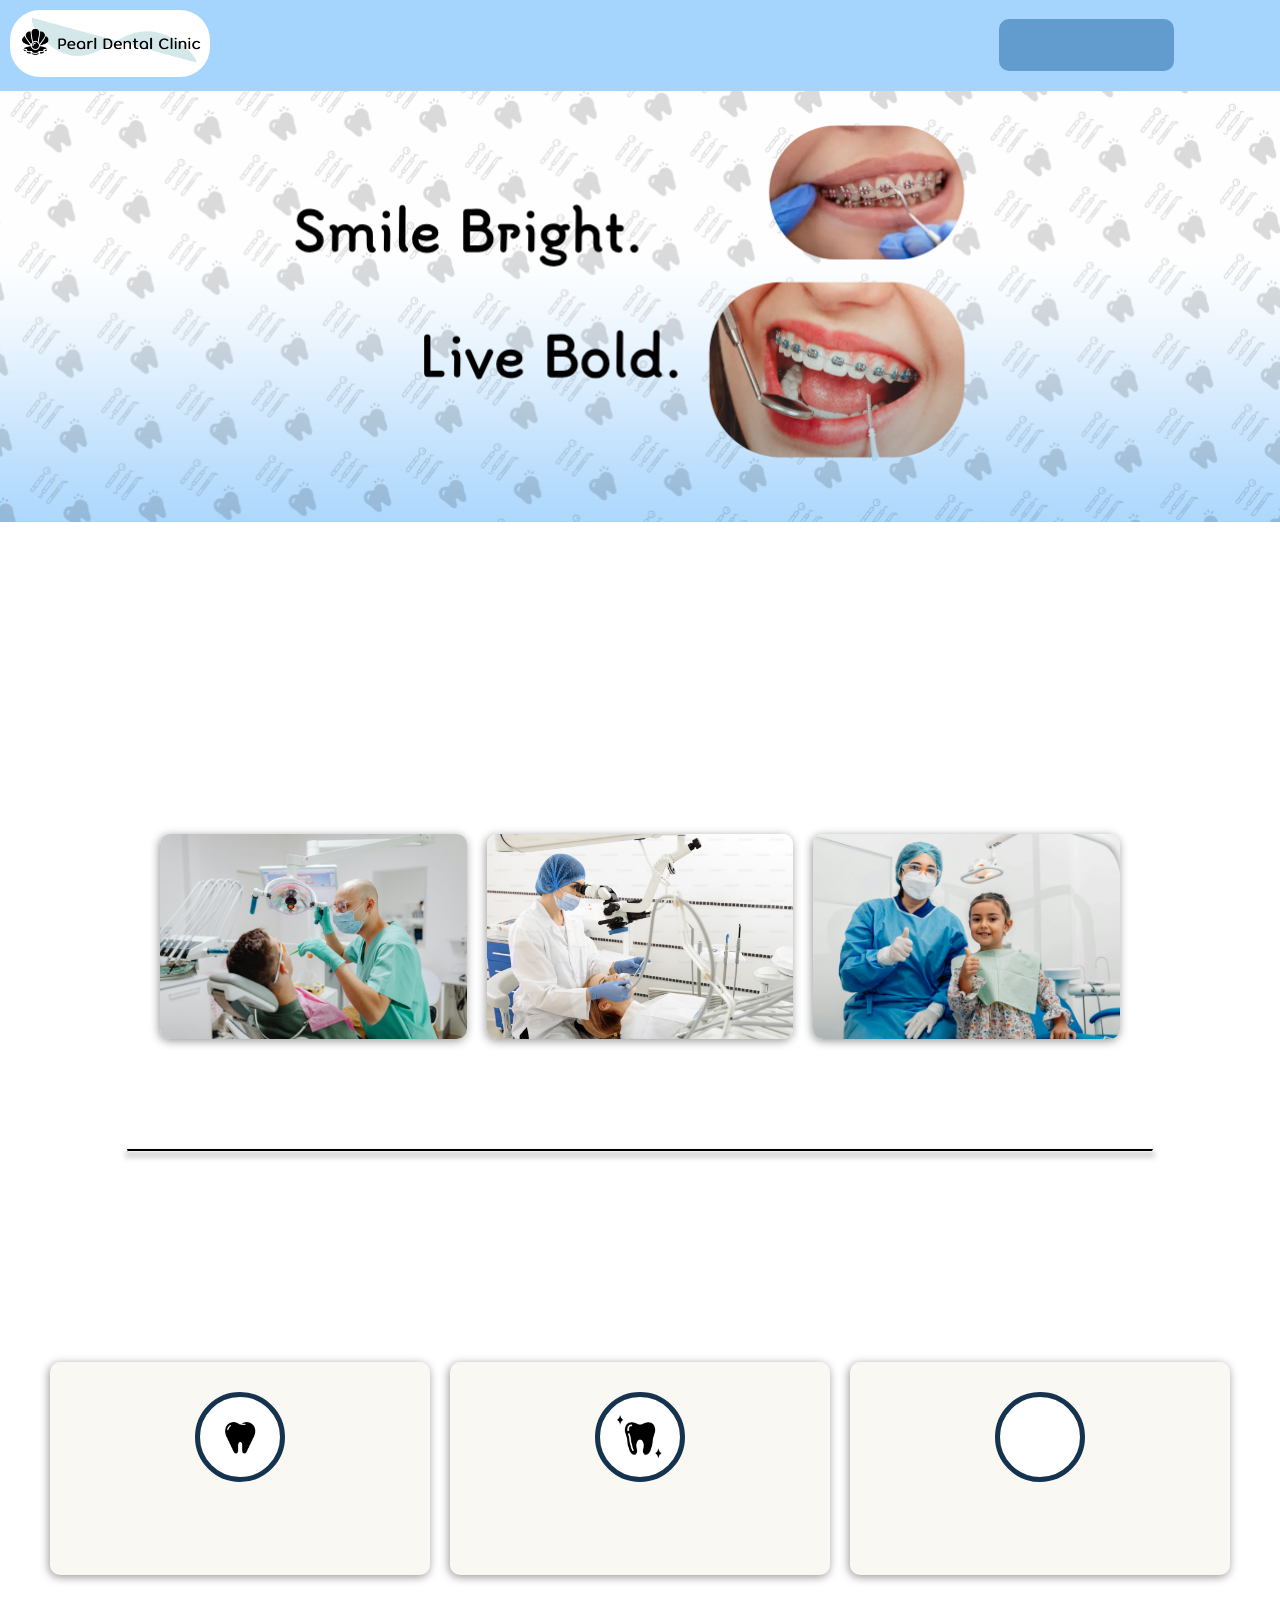
==== index.html @ 1c12067e "Create index.html" ====
<!DOCTYPE html>
<html>
<head>
    <meta http-equiv="refresh" content="0; home.html">
    <title>Redirecting...</title>
</head>
<body>
    <p>If you are not redirected automatically, follow this <a href="home.html">link to the main page</a>.</p>
</body>
</html>
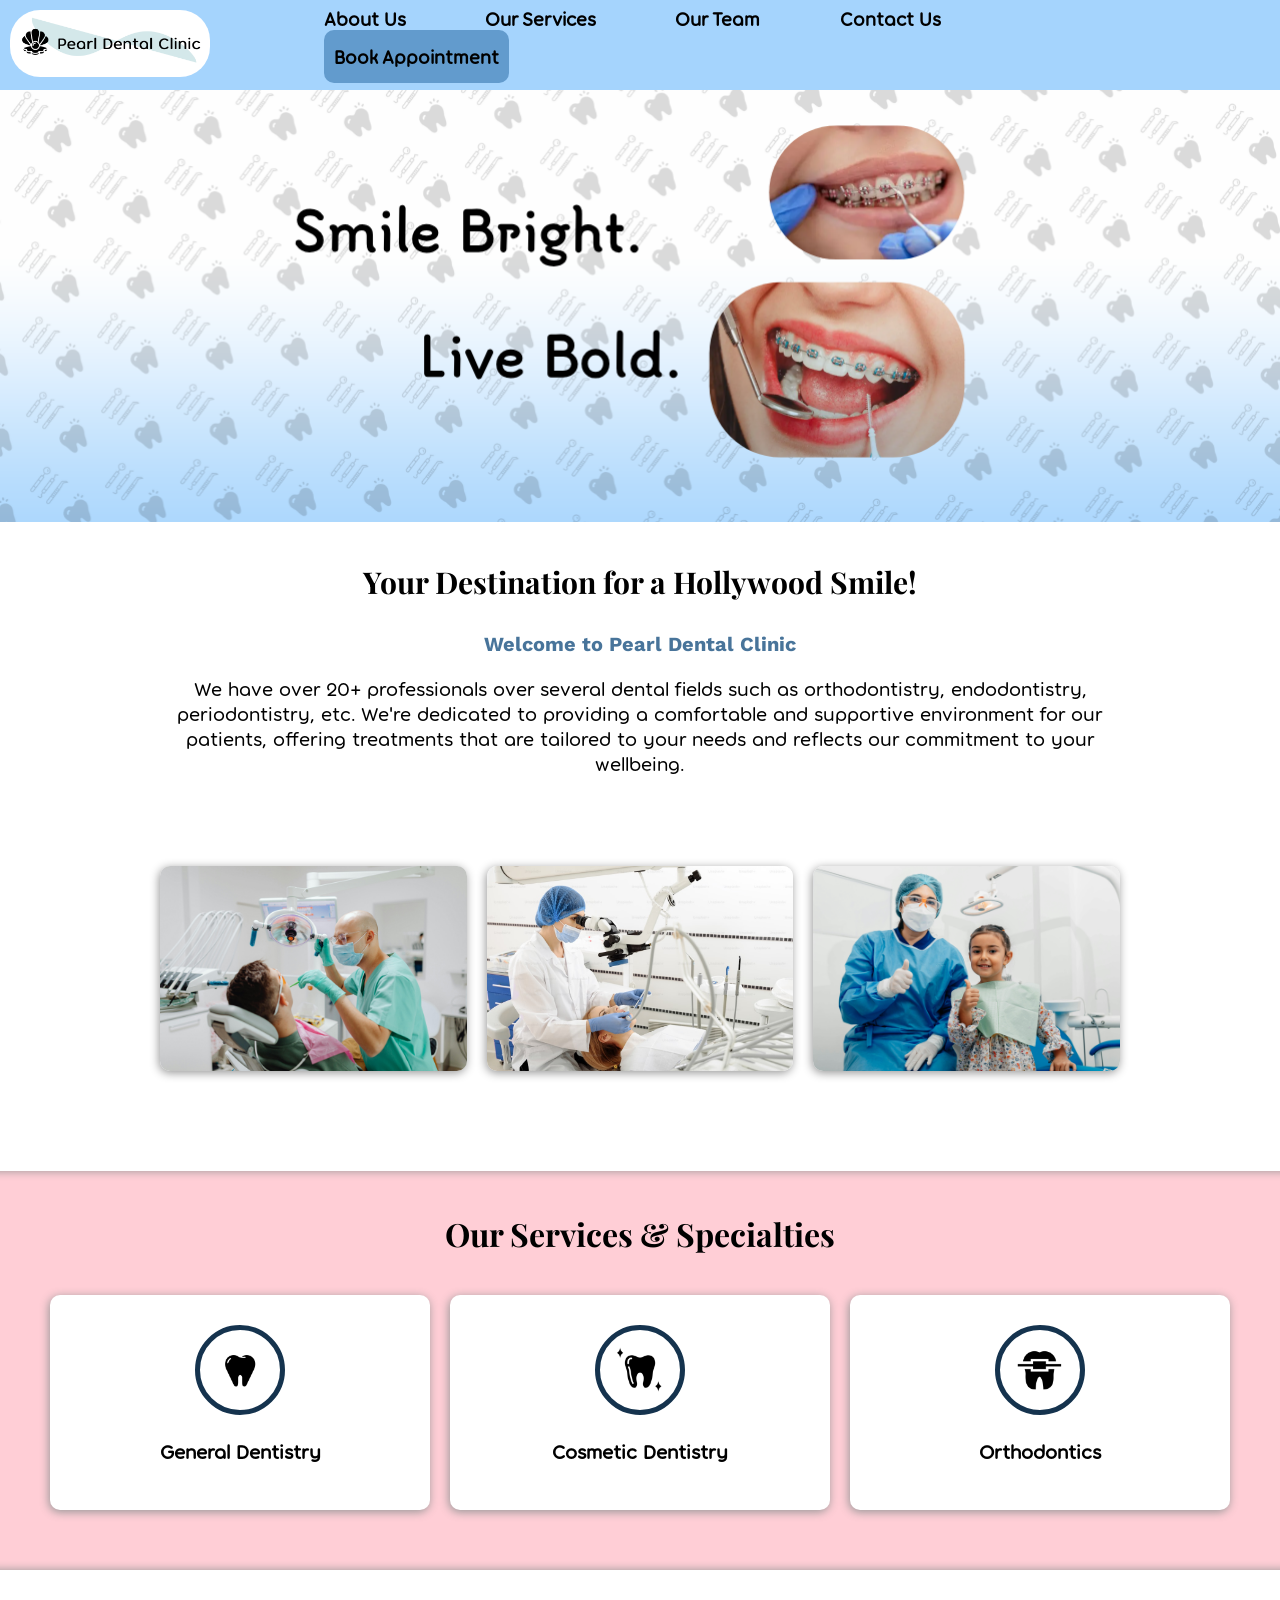
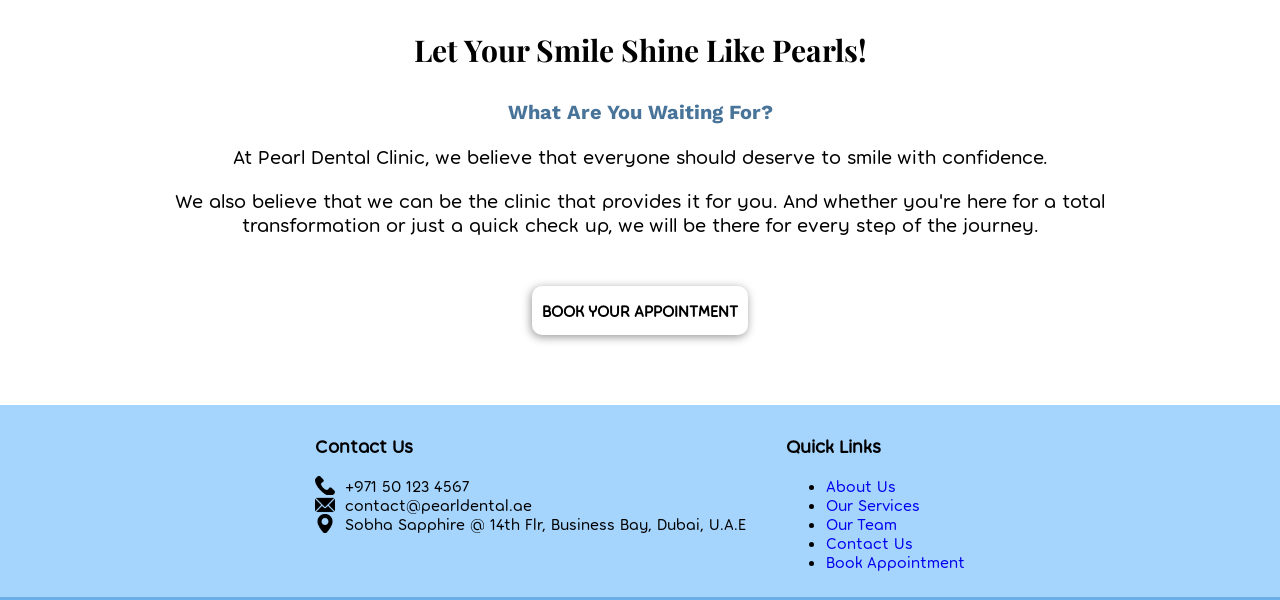
==== commit 0f46164d: "Update index.html" ====
--- a/index.html
+++ b/index.html
@@ -1,10 +1,10 @@
 <!DOCTYPE html>
 <html>
 <head>
-    <meta http-equiv="refresh" content="0; home.html">
+    <meta http-equiv="refresh" content="0; home.html"> <!-- Change this to the html file you want as the main page -->
     <title>Redirecting...</title>
 </head>
 <body>
-    <p>If you are not redirected automatically, follow this <a href="home.html">link to the main page</a>.</p>
+    <p>If you are not redirected automatically, follow this <a href="home.html">link to the main page</a>.</p> <!-- This one too -->
 </body>
 </html>
